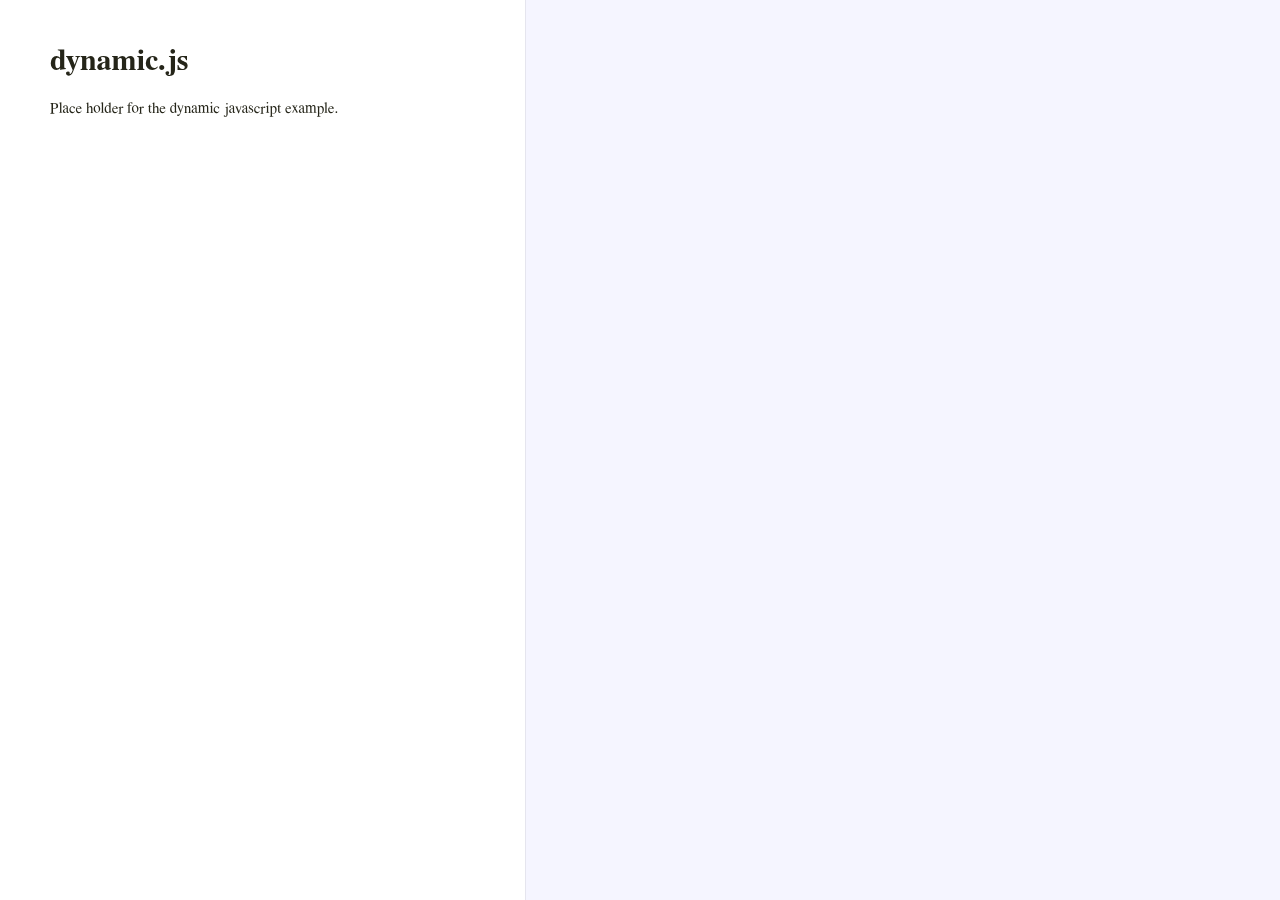
==== docs/dynamic.html @ 345fc834 "Dynamic section prepared" ====
<!DOCTYPE html>  <html> <head>   <title>dynamic.js</title>   <meta http-equiv="content-type" content="text/html; charset=UTF-8">   <link rel="stylesheet" media="all" href="docco.css" /> </head> <body>   <div id="container">     <div id="background"></div>          <table cellpadding="0" cellspacing="0">       <thead>         <tr>           <th class="docs">             <h1>               dynamic.js             </h1>           </th>           <th class="code">           </th>         </tr>       </thead>       <tbody>                               <tr id="section-1">             <td class="docs">               <div class="pilwrap">                 <a class="pilcrow" href="#section-1">&#182;</a>               </div>               <p>Place holder for the dynamic javascript example.</p>             </td>             <td class="code">               <div class="highlight"><pre>

</pre></div>             </td>           </tr>                </tbody>     </table>   </div> </body> </html>
---- docs/docco.css ----
/*--------------------- Layout and Typography ----------------------------*/
body {
  font-family: 'Palatino Linotype', 'Book Antiqua', Palatino, FreeSerif, serif;
  font-size: 15px;
  line-height: 22px;
  color: #252519;
  margin: 0; padding: 0;
}
a {
  color: #261a3b;
}
  a:visited {
    color: #261a3b;
  }
p {
  margin: 0 0 15px 0;
}
h1, h2, h3, h4, h5, h6 {
  margin: 0px 0 15px 0;
}
  h1 {
    margin-top: 40px;
  }
#container {
  position: relative;
}
#background {
  position: fixed;
  top: 0; left: 525px; right: 0; bottom: 0;
  background: #f5f5ff;
  border-left: 1px solid #e5e5ee;
  z-index: -1;
}
#jump_to, #jump_page {
  background: white;
  -webkit-box-shadow: 0 0 25px #777; -moz-box-shadow: 0 0 25px #777;
  -webkit-border-bottom-left-radius: 5px; -moz-border-radius-bottomleft: 5px;
  font: 10px Arial;
  text-transform: uppercase;
  cursor: pointer;
  text-align: right;
}
#jump_to, #jump_wrapper {
  position: fixed;
  right: 0; top: 0;
  padding: 5px 10px;
}
  #jump_wrapper {
    padding: 0;
    display: none;
  }
    #jump_to:hover #jump_wrapper {
      display: block;
    }
    #jump_page {
      padding: 5px 0 3px;
      margin: 0 0 25px 25px;
    }
      #jump_page .source {
        display: block;
        padding: 5px 10px;
        text-decoration: none;
        border-top: 1px solid #eee;
      }
        #jump_page .source:hover {
          background: #f5f5ff;
        }
        #jump_page .source:first-child {
        }
table td {
  border: 0;
  outline: 0;
}
  td.docs, th.docs {
    max-width: 450px;
    min-width: 450px;
    min-height: 5px;
    padding: 10px 25px 1px 50px;
    overflow-x: hidden;
    vertical-align: top;
    text-align: left;
  }
    .docs pre {
      margin: 15px 0 15px;
      padding-left: 15px;
    }
    .docs p tt, .docs p code {
      background: #f8f8ff;
      border: 1px solid #dedede;
      font-size: 12px;
      padding: 0 0.2em;
    }
    .pilwrap {
      position: relative;
    }
      .pilcrow {
        font: 12px Arial;
        text-decoration: none;
        color: #454545;
        position: absolute;
        top: 3px; left: -20px;
        padding: 1px 2px;
        opacity: 0;
        -webkit-transition: opacity 0.2s linear;
      }
        td.docs:hover .pilcrow {
          opacity: 1;
        }
  td.code, th.code {
    padding: 14px 15px 16px 25px;
    width: 100%;
    vertical-align: top;
    background: #f5f5ff;
    border-left: 1px solid #e5e5ee;
  }
    pre, tt, code {
      font-size: 12px; line-height: 18px;
      font-family: Monaco, Consolas, "Lucida Console", monospace;
      margin: 0; padding: 0;
    }


/*---------------------- Syntax Highlighting -----------------------------*/
td.linenos { background-color: #f0f0f0; padding-right: 10px; }
span.lineno { background-color: #f0f0f0; padding: 0 5px 0 5px; }
body .hll { background-color: #ffffcc }
body .c { color: #408080; font-style: italic }  /* Comment */
body .err { border: 1px solid #FF0000 }         /* Error */
body .k { color: #954121 }                      /* Keyword */
body .o { color: #666666 }                      /* Operator */
body .cm { color: #408080; font-style: italic } /* Comment.Multiline */
body .cp { color: #BC7A00 }                     /* Comment.Preproc */
body .c1 { color: #408080; font-style: italic } /* Comment.Single */
body .cs { color: #408080; font-style: italic } /* Comment.Special */
body .gd { color: #A00000 }                     /* Generic.Deleted */
body .ge { font-style: italic }                 /* Generic.Emph */
body .gr { color: #FF0000 }                     /* Generic.Error */
body .gh { color: #000080; font-weight: bold }  /* Generic.Heading */
body .gi { color: #00A000 }                     /* Generic.Inserted */
body .go { color: #808080 }                     /* Generic.Output */
body .gp { color: #000080; font-weight: bold }  /* Generic.Prompt */
body .gs { font-weight: bold }                  /* Generic.Strong */
body .gu { color: #800080; font-weight: bold }  /* Generic.Subheading */
body .gt { color: #0040D0 }                     /* Generic.Traceback */
body .kc { color: #954121 }                     /* Keyword.Constant */
body .kd { color: #954121; font-weight: bold }  /* Keyword.Declaration */
body .kn { color: #954121; font-weight: bold }  /* Keyword.Namespace */
body .kp { color: #954121 }                     /* Keyword.Pseudo */
body .kr { color: #954121; font-weight: bold }  /* Keyword.Reserved */
body .kt { color: #B00040 }                     /* Keyword.Type */
body .m { color: #666666 }                      /* Literal.Number */
body .s { color: #219161 }                      /* Literal.String */
body .na { color: #7D9029 }                     /* Name.Attribute */
body .nb { color: #954121 }                     /* Name.Builtin */
body .nc { color: #0000FF; font-weight: bold }  /* Name.Class */
body .no { color: #880000 }                     /* Name.Constant */
body .nd { color: #AA22FF }                     /* Name.Decorator */
body .ni { color: #999999; font-weight: bold }  /* Name.Entity */
body .ne { color: #D2413A; font-weight: bold }  /* Name.Exception */
body .nf { color: #0000FF }                     /* Name.Function */
body .nl { color: #A0A000 }                     /* Name.Label */
body .nn { color: #0000FF; font-weight: bold }  /* Name.Namespace */
body .nt { color: #954121; font-weight: bold }  /* Name.Tag */
body .nv { color: #19469D }                     /* Name.Variable */
body .ow { color: #AA22FF; font-weight: bold }  /* Operator.Word */
body .w { color: #bbbbbb }                      /* Text.Whitespace */
body .mf { color: #666666 }                     /* Literal.Number.Float */
body .mh { color: #666666 }                     /* Literal.Number.Hex */
body .mi { color: #666666 }                     /* Literal.Number.Integer */
body .mo { color: #666666 }                     /* Literal.Number.Oct */
body .sb { color: #219161 }                     /* Literal.String.Backtick */
body .sc { color: #219161 }                     /* Literal.String.Char */
body .sd { color: #219161; font-style: italic } /* Literal.String.Doc */
body .s2 { color: #219161 }                     /* Literal.String.Double */
body .se { color: #BB6622; font-weight: bold }  /* Literal.String.Escape */
body .sh { color: #219161 }                     /* Literal.String.Heredoc */
body .si { color: #BB6688; font-weight: bold }  /* Literal.String.Interpol */
body .sx { color: #954121 }                     /* Literal.String.Other */
body .sr { color: #BB6688 }                     /* Literal.String.Regex */
body .s1 { color: #219161 }                     /* Literal.String.Single */
body .ss { color: #19469D }                     /* Literal.String.Symbol */
body .bp { color: #954121 }                     /* Name.Builtin.Pseudo */
body .vc { color: #19469D }                     /* Name.Variable.Class */
body .vg { color: #19469D }                     /* Name.Variable.Global */
body .vi { color: #19469D }                     /* Name.Variable.Instance */
body .il { color: #666666 }                     /* Literal.Number.Integer.Long */
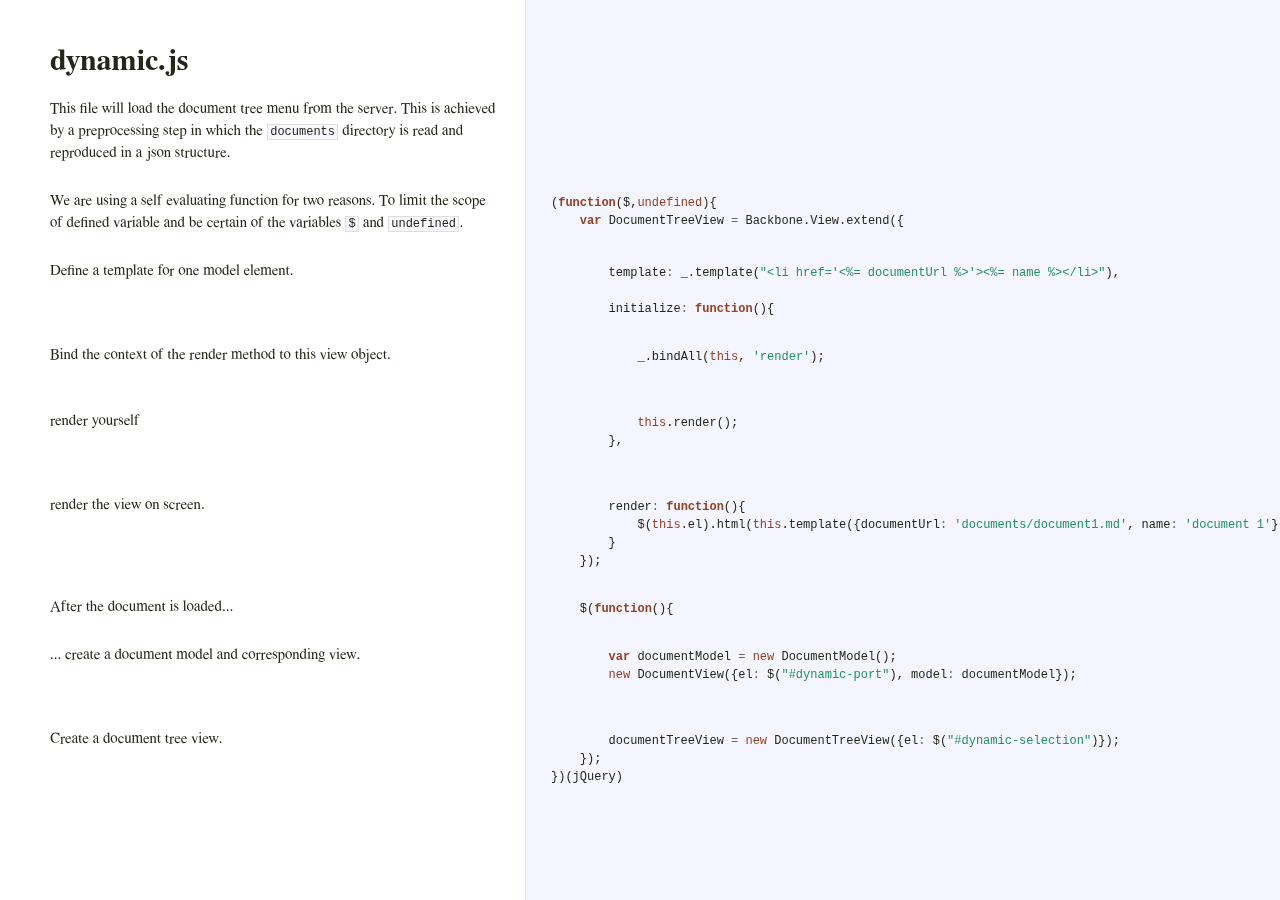
==== commit 164bf0c9: "Template used" ====
--- a/docs/dynamic.html
+++ b/docs/dynamic.html
@@ -1,3 +1,19 @@
-<!DOCTYPE html>  <html> <head>   <title>dynamic.js</title>   <meta http-equiv="content-type" content="text/html; charset=UTF-8">   <link rel="stylesheet" media="all" href="docco.css" /> </head> <body>   <div id="container">     <div id="background"></div>          <table cellpadding="0" cellspacing="0">       <thead>         <tr>           <th class="docs">             <h1>               dynamic.js             </h1>           </th>           <th class="code">           </th>         </tr>       </thead>       <tbody>                               <tr id="section-1">             <td class="docs">               <div class="pilwrap">                 <a class="pilcrow" href="#section-1">&#182;</a>               </div>               <p>Place holder for the dynamic javascript example.</p>             </td>             <td class="code">               <div class="highlight"><pre>
+<!DOCTYPE html>  <html> <head>   <title>dynamic.js</title>   <meta http-equiv="content-type" content="text/html; charset=UTF-8">   <link rel="stylesheet" media="all" href="docco.css" /> </head> <body>   <div id="container">     <div id="background"></div>          <table cellpadding="0" cellspacing="0">       <thead>         <tr>           <th class="docs">             <h1>               dynamic.js             </h1>           </th>           <th class="code">           </th>         </tr>       </thead>       <tbody>                               <tr id="section-1">             <td class="docs">               <div class="pilwrap">                 <a class="pilcrow" href="#section-1">&#182;</a>               </div>               <p>This file will load the document tree menu from the server.
+This is achieved by a preprocessing step in which the <code>documents</code> directory is
+read and reproduced in a json structure.</p>             </td>             <td class="code">               <div class="highlight"><pre></pre></div>             </td>           </tr>                               <tr id="section-2">             <td class="docs">               <div class="pilwrap">                 <a class="pilcrow" href="#section-2">&#182;</a>               </div>               <p>We are using a self evaluating function for two reasons. To limit the scope of
+defined variable and be certain of the variables <code>$</code> and <code>undefined</code>.</p>             </td>             <td class="code">               <div class="highlight"><pre><span class="p">(</span><span class="kd">function</span><span class="p">(</span><span class="nx">$</span><span class="p">,</span><span class="kc">undefined</span><span class="p">){</span>
+    <span class="kd">var</span> <span class="nx">DocumentTreeView</span> <span class="o">=</span> <span class="nx">Backbone</span><span class="p">.</span><span class="nx">View</span><span class="p">.</span><span class="nx">extend</span><span class="p">({</span></pre></div>             </td>           </tr>                               <tr id="section-3">             <td class="docs">               <div class="pilwrap">                 <a class="pilcrow" href="#section-3">&#182;</a>               </div>               <p>Define a template for one model element.</p>             </td>             <td class="code">               <div class="highlight"><pre>	<span class="nx">template</span><span class="o">:</span> <span class="nx">_</span><span class="p">.</span><span class="nx">template</span><span class="p">(</span><span class="s2">&quot;&lt;li href=&#39;&lt;%= documentUrl %&gt;&#39;&gt;&lt;%= name %&gt;&lt;/li&gt;&quot;</span><span class="p">),</span>
+
+	<span class="nx">initialize</span><span class="o">:</span> <span class="kd">function</span><span class="p">(){</span></pre></div>             </td>           </tr>                               <tr id="section-4">             <td class="docs">               <div class="pilwrap">                 <a class="pilcrow" href="#section-4">&#182;</a>               </div>               <p>Bind the context of the render method to this view object.</p>             </td>             <td class="code">               <div class="highlight"><pre>	    <span class="nx">_</span><span class="p">.</span><span class="nx">bindAll</span><span class="p">(</span><span class="k">this</span><span class="p">,</span> <span class="s1">&#39;render&#39;</span><span class="p">);</span>
+	    </pre></div>             </td>           </tr>                               <tr id="section-5">             <td class="docs">               <div class="pilwrap">                 <a class="pilcrow" href="#section-5">&#182;</a>               </div>               <p>render yourself</p>             </td>             <td class="code">               <div class="highlight"><pre>	    <span class="k">this</span><span class="p">.</span><span class="nx">render</span><span class="p">();</span>
+	<span class="p">},</span>
+	</pre></div>             </td>           </tr>                               <tr id="section-6">             <td class="docs">               <div class="pilwrap">                 <a class="pilcrow" href="#section-6">&#182;</a>               </div>               <p>render the view on screen.</p>             </td>             <td class="code">               <div class="highlight"><pre>	<span class="nx">render</span><span class="o">:</span> <span class="kd">function</span><span class="p">(){</span>
+	    <span class="nx">$</span><span class="p">(</span><span class="k">this</span><span class="p">.</span><span class="nx">el</span><span class="p">).</span><span class="nx">html</span><span class="p">(</span><span class="k">this</span><span class="p">.</span><span class="nx">template</span><span class="p">({</span><span class="nx">documentUrl</span><span class="o">:</span> <span class="s1">&#39;documents/document1.md&#39;</span><span class="p">,</span> <span class="nx">name</span><span class="o">:</span> <span class="s1">&#39;document 1&#39;</span><span class="p">}));</span>
+	<span class="p">}</span>
+    <span class="p">});</span></pre></div>             </td>           </tr>                               <tr id="section-7">             <td class="docs">               <div class="pilwrap">                 <a class="pilcrow" href="#section-7">&#182;</a>               </div>               <p>After the document is loaded...</p>             </td>             <td class="code">               <div class="highlight"><pre>    <span class="nx">$</span><span class="p">(</span><span class="kd">function</span><span class="p">(){</span></pre></div>             </td>           </tr>                               <tr id="section-8">             <td class="docs">               <div class="pilwrap">                 <a class="pilcrow" href="#section-8">&#182;</a>               </div>               <p>... create a document model and corresponding view.</p>             </td>             <td class="code">               <div class="highlight"><pre>	<span class="kd">var</span> <span class="nx">documentModel</span> <span class="o">=</span> <span class="k">new</span> <span class="nx">DocumentModel</span><span class="p">();</span>
+	<span class="k">new</span> <span class="nx">DocumentView</span><span class="p">({</span><span class="nx">el</span><span class="o">:</span> <span class="nx">$</span><span class="p">(</span><span class="s2">&quot;#dynamic-port&quot;</span><span class="p">),</span> <span class="nx">model</span><span class="o">:</span> <span class="nx">documentModel</span><span class="p">});</span>
+	</pre></div>             </td>           </tr>                               <tr id="section-9">             <td class="docs">               <div class="pilwrap">                 <a class="pilcrow" href="#section-9">&#182;</a>               </div>               <p>Create a document tree view.</p>             </td>             <td class="code">               <div class="highlight"><pre>	<span class="nx">documentTreeView</span> <span class="o">=</span> <span class="k">new</span> <span class="nx">DocumentTreeView</span><span class="p">({</span><span class="nx">el</span><span class="o">:</span> <span class="nx">$</span><span class="p">(</span><span class="s2">&quot;#dynamic-selection&quot;</span><span class="p">)});</span>
+    <span class="p">});</span>
+<span class="p">})(</span><span class="nx">jQuery</span><span class="p">)</span>
 
 </pre></div>             </td>           </tr>                </tbody>     </table>   </div> </body> </html> 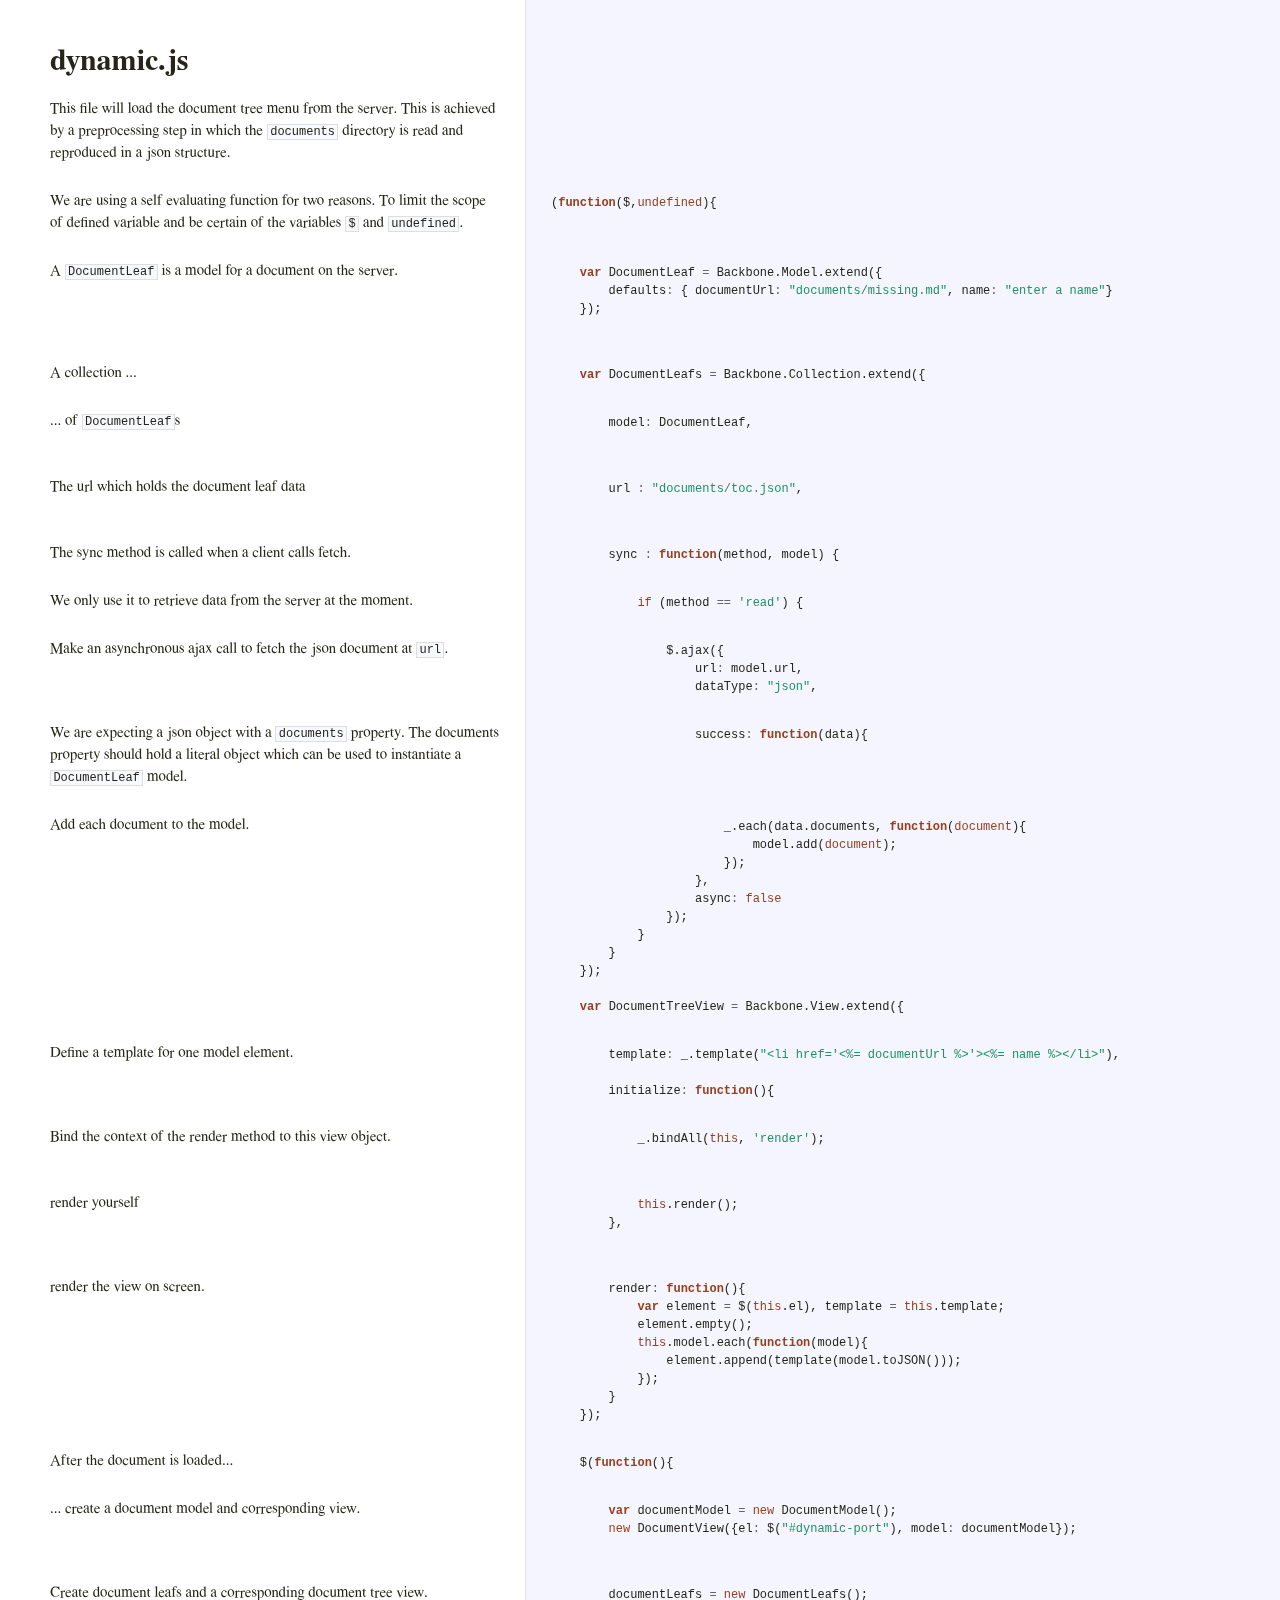
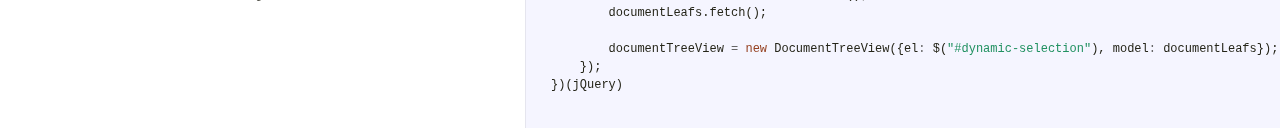
==== commit 38aad78c: "DocumentLeafs fetched" ====
--- a/docs/dynamic.html
+++ b/docs/dynamic.html
@@ -1,18 +1,43 @@
 <!DOCTYPE html>  <html> <head>   <title>dynamic.js</title>   <meta http-equiv="content-type" content="text/html; charset=UTF-8">   <link rel="stylesheet" media="all" href="docco.css" /> </head> <body>   <div id="container">     <div id="background"></div>          <table cellpadding="0" cellspacing="0">       <thead>         <tr>           <th class="docs">             <h1>               dynamic.js             </h1>           </th>           <th class="code">           </th>         </tr>       </thead>       <tbody>                               <tr id="section-1">             <td class="docs">               <div class="pilwrap">                 <a class="pilcrow" href="#section-1">&#182;</a>               </div>               <p>This file will load the document tree menu from the server.
 This is achieved by a preprocessing step in which the <code>documents</code> directory is
 read and reproduced in a json structure.</p>             </td>             <td class="code">               <div class="highlight"><pre></pre></div>             </td>           </tr>                               <tr id="section-2">             <td class="docs">               <div class="pilwrap">                 <a class="pilcrow" href="#section-2">&#182;</a>               </div>               <p>We are using a self evaluating function for two reasons. To limit the scope of
-defined variable and be certain of the variables <code>$</code> and <code>undefined</code>.</p>             </td>             <td class="code">               <div class="highlight"><pre><span class="p">(</span><span class="kd">function</span><span class="p">(</span><span class="nx">$</span><span class="p">,</span><span class="kc">undefined</span><span class="p">){</span>
-    <span class="kd">var</span> <span class="nx">DocumentTreeView</span> <span class="o">=</span> <span class="nx">Backbone</span><span class="p">.</span><span class="nx">View</span><span class="p">.</span><span class="nx">extend</span><span class="p">({</span></pre></div>             </td>           </tr>                               <tr id="section-3">             <td class="docs">               <div class="pilwrap">                 <a class="pilcrow" href="#section-3">&#182;</a>               </div>               <p>Define a template for one model element.</p>             </td>             <td class="code">               <div class="highlight"><pre>	<span class="nx">template</span><span class="o">:</span> <span class="nx">_</span><span class="p">.</span><span class="nx">template</span><span class="p">(</span><span class="s2">&quot;&lt;li href=&#39;&lt;%= documentUrl %&gt;&#39;&gt;&lt;%= name %&gt;&lt;/li&gt;&quot;</span><span class="p">),</span>
+defined variable and be certain of the variables <code>$</code> and <code>undefined</code>.</p>             </td>             <td class="code">               <div class="highlight"><pre><span class="p">(</span><span class="kd">function</span><span class="p">(</span><span class="nx">$</span><span class="p">,</span><span class="kc">undefined</span><span class="p">){</span></pre></div>             </td>           </tr>                               <tr id="section-3">             <td class="docs">               <div class="pilwrap">                 <a class="pilcrow" href="#section-3">&#182;</a>               </div>               <p>A <code>DocumentLeaf</code> is a model for a document on the server.</p>             </td>             <td class="code">               <div class="highlight"><pre>    <span class="kd">var</span> <span class="nx">DocumentLeaf</span> <span class="o">=</span> <span class="nx">Backbone</span><span class="p">.</span><span class="nx">Model</span><span class="p">.</span><span class="nx">extend</span><span class="p">({</span>
+	<span class="nx">defaults</span><span class="o">:</span> <span class="p">{</span> <span class="nx">documentUrl</span><span class="o">:</span> <span class="s2">&quot;documents/missing.md&quot;</span><span class="p">,</span> <span class="nx">name</span><span class="o">:</span> <span class="s2">&quot;enter a name&quot;</span><span class="p">}</span>
+    <span class="p">});</span>
+    </pre></div>             </td>           </tr>                               <tr id="section-4">             <td class="docs">               <div class="pilwrap">                 <a class="pilcrow" href="#section-4">&#182;</a>               </div>               <p>A collection ...</p>             </td>             <td class="code">               <div class="highlight"><pre>    <span class="kd">var</span> <span class="nx">DocumentLeafs</span> <span class="o">=</span> <span class="nx">Backbone</span><span class="p">.</span><span class="nx">Collection</span><span class="p">.</span><span class="nx">extend</span><span class="p">({</span></pre></div>             </td>           </tr>                               <tr id="section-5">             <td class="docs">               <div class="pilwrap">                 <a class="pilcrow" href="#section-5">&#182;</a>               </div>               <p>... of <code>DocumentLeaf</code>s</p>             </td>             <td class="code">               <div class="highlight"><pre>	<span class="nx">model</span><span class="o">:</span> <span class="nx">DocumentLeaf</span><span class="p">,</span>
+	</pre></div>             </td>           </tr>                               <tr id="section-6">             <td class="docs">               <div class="pilwrap">                 <a class="pilcrow" href="#section-6">&#182;</a>               </div>               <p>The url which holds the document leaf data</p>             </td>             <td class="code">               <div class="highlight"><pre>	<span class="nx">url</span> <span class="o">:</span> <span class="s2">&quot;documents/toc.json&quot;</span><span class="p">,</span>
+	</pre></div>             </td>           </tr>                               <tr id="section-7">             <td class="docs">               <div class="pilwrap">                 <a class="pilcrow" href="#section-7">&#182;</a>               </div>               <p>The sync method is called when a client calls fetch.</p>             </td>             <td class="code">               <div class="highlight"><pre>	<span class="nx">sync</span> <span class="o">:</span> <span class="kd">function</span><span class="p">(</span><span class="nx">method</span><span class="p">,</span> <span class="nx">model</span><span class="p">)</span> <span class="p">{</span></pre></div>             </td>           </tr>                               <tr id="section-8">             <td class="docs">               <div class="pilwrap">                 <a class="pilcrow" href="#section-8">&#182;</a>               </div>               <p>We only use it to retrieve data from the server at the moment.</p>             </td>             <td class="code">               <div class="highlight"><pre>	    <span class="k">if</span> <span class="p">(</span><span class="nx">method</span> <span class="o">==</span> <span class="s1">&#39;read&#39;</span><span class="p">)</span> <span class="p">{</span></pre></div>             </td>           </tr>                               <tr id="section-9">             <td class="docs">               <div class="pilwrap">                 <a class="pilcrow" href="#section-9">&#182;</a>               </div>               <p>Make an asynchronous ajax call to fetch the json document at <code>url</code>.</p>             </td>             <td class="code">               <div class="highlight"><pre>		<span class="nx">$</span><span class="p">.</span><span class="nx">ajax</span><span class="p">({</span>
+		    <span class="nx">url</span><span class="o">:</span> <span class="nx">model</span><span class="p">.</span><span class="nx">url</span><span class="p">,</span>
+		    <span class="nx">dataType</span><span class="o">:</span> <span class="s2">&quot;json&quot;</span><span class="p">,</span></pre></div>             </td>           </tr>                               <tr id="section-10">             <td class="docs">               <div class="pilwrap">                 <a class="pilcrow" href="#section-10">&#182;</a>               </div>               <p>We are expecting a json object with a <code>documents</code> property.
+The documents property should hold a literal object which can be used
+to instantiate a <code>DocumentLeaf</code> model.</p>             </td>             <td class="code">               <div class="highlight"><pre>		    <span class="nx">success</span><span class="o">:</span> <span class="kd">function</span><span class="p">(</span><span class="nx">data</span><span class="p">){</span></pre></div>             </td>           </tr>                               <tr id="section-11">             <td class="docs">               <div class="pilwrap">                 <a class="pilcrow" href="#section-11">&#182;</a>               </div>               <p>Add each document to the model.</p>             </td>             <td class="code">               <div class="highlight"><pre>			<span class="nx">_</span><span class="p">.</span><span class="nx">each</span><span class="p">(</span><span class="nx">data</span><span class="p">.</span><span class="nx">documents</span><span class="p">,</span> <span class="kd">function</span><span class="p">(</span><span class="nb">document</span><span class="p">){</span>
+			    <span class="nx">model</span><span class="p">.</span><span class="nx">add</span><span class="p">(</span><span class="nb">document</span><span class="p">);</span>
+			<span class="p">});</span>
+		    <span class="p">},</span>
+		    <span class="nx">async</span><span class="o">:</span> <span class="kc">false</span>
+		<span class="p">});</span>
+	    <span class="p">}</span>
+	<span class="p">}</span>
+    <span class="p">});</span>   
 
-	<span class="nx">initialize</span><span class="o">:</span> <span class="kd">function</span><span class="p">(){</span></pre></div>             </td>           </tr>                               <tr id="section-4">             <td class="docs">               <div class="pilwrap">                 <a class="pilcrow" href="#section-4">&#182;</a>               </div>               <p>Bind the context of the render method to this view object.</p>             </td>             <td class="code">               <div class="highlight"><pre>	    <span class="nx">_</span><span class="p">.</span><span class="nx">bindAll</span><span class="p">(</span><span class="k">this</span><span class="p">,</span> <span class="s1">&#39;render&#39;</span><span class="p">);</span>
-	    </pre></div>             </td>           </tr>                               <tr id="section-5">             <td class="docs">               <div class="pilwrap">                 <a class="pilcrow" href="#section-5">&#182;</a>               </div>               <p>render yourself</p>             </td>             <td class="code">               <div class="highlight"><pre>	    <span class="k">this</span><span class="p">.</span><span class="nx">render</span><span class="p">();</span>
+    <span class="kd">var</span> <span class="nx">DocumentTreeView</span> <span class="o">=</span> <span class="nx">Backbone</span><span class="p">.</span><span class="nx">View</span><span class="p">.</span><span class="nx">extend</span><span class="p">({</span></pre></div>             </td>           </tr>                               <tr id="section-12">             <td class="docs">               <div class="pilwrap">                 <a class="pilcrow" href="#section-12">&#182;</a>               </div>               <p>Define a template for one model element.</p>             </td>             <td class="code">               <div class="highlight"><pre>	<span class="nx">template</span><span class="o">:</span> <span class="nx">_</span><span class="p">.</span><span class="nx">template</span><span class="p">(</span><span class="s2">&quot;&lt;li href=&#39;&lt;%= documentUrl %&gt;&#39;&gt;&lt;%= name %&gt;&lt;/li&gt;&quot;</span><span class="p">),</span>
+
+	<span class="nx">initialize</span><span class="o">:</span> <span class="kd">function</span><span class="p">(){</span></pre></div>             </td>           </tr>                               <tr id="section-13">             <td class="docs">               <div class="pilwrap">                 <a class="pilcrow" href="#section-13">&#182;</a>               </div>               <p>Bind the context of the render method to this view object.</p>             </td>             <td class="code">               <div class="highlight"><pre>	    <span class="nx">_</span><span class="p">.</span><span class="nx">bindAll</span><span class="p">(</span><span class="k">this</span><span class="p">,</span> <span class="s1">&#39;render&#39;</span><span class="p">);</span>
+	    </pre></div>             </td>           </tr>                               <tr id="section-14">             <td class="docs">               <div class="pilwrap">                 <a class="pilcrow" href="#section-14">&#182;</a>               </div>               <p>render yourself</p>             </td>             <td class="code">               <div class="highlight"><pre>	    <span class="k">this</span><span class="p">.</span><span class="nx">render</span><span class="p">();</span>
 	<span class="p">},</span>
-	</pre></div>             </td>           </tr>                               <tr id="section-6">             <td class="docs">               <div class="pilwrap">                 <a class="pilcrow" href="#section-6">&#182;</a>               </div>               <p>render the view on screen.</p>             </td>             <td class="code">               <div class="highlight"><pre>	<span class="nx">render</span><span class="o">:</span> <span class="kd">function</span><span class="p">(){</span>
-	    <span class="nx">$</span><span class="p">(</span><span class="k">this</span><span class="p">.</span><span class="nx">el</span><span class="p">).</span><span class="nx">html</span><span class="p">(</span><span class="k">this</span><span class="p">.</span><span class="nx">template</span><span class="p">({</span><span class="nx">documentUrl</span><span class="o">:</span> <span class="s1">&#39;documents/document1.md&#39;</span><span class="p">,</span> <span class="nx">name</span><span class="o">:</span> <span class="s1">&#39;document 1&#39;</span><span class="p">}));</span>
+	</pre></div>             </td>           </tr>                               <tr id="section-15">             <td class="docs">               <div class="pilwrap">                 <a class="pilcrow" href="#section-15">&#182;</a>               </div>               <p>render the view on screen.</p>             </td>             <td class="code">               <div class="highlight"><pre>	<span class="nx">render</span><span class="o">:</span> <span class="kd">function</span><span class="p">(){</span>
+	    <span class="kd">var</span> <span class="nx">element</span> <span class="o">=</span> <span class="nx">$</span><span class="p">(</span><span class="k">this</span><span class="p">.</span><span class="nx">el</span><span class="p">),</span> <span class="nx">template</span> <span class="o">=</span> <span class="k">this</span><span class="p">.</span><span class="nx">template</span><span class="p">;</span>
+	    <span class="nx">element</span><span class="p">.</span><span class="nx">empty</span><span class="p">();</span>
+	    <span class="k">this</span><span class="p">.</span><span class="nx">model</span><span class="p">.</span><span class="nx">each</span><span class="p">(</span><span class="kd">function</span><span class="p">(</span><span class="nx">model</span><span class="p">){</span>
+		<span class="nx">element</span><span class="p">.</span><span class="nx">append</span><span class="p">(</span><span class="nx">template</span><span class="p">(</span><span class="nx">model</span><span class="p">.</span><span class="nx">toJSON</span><span class="p">()));</span>
+	    <span class="p">});</span>
 	<span class="p">}</span>
-    <span class="p">});</span></pre></div>             </td>           </tr>                               <tr id="section-7">             <td class="docs">               <div class="pilwrap">                 <a class="pilcrow" href="#section-7">&#182;</a>               </div>               <p>After the document is loaded...</p>             </td>             <td class="code">               <div class="highlight"><pre>    <span class="nx">$</span><span class="p">(</span><span class="kd">function</span><span class="p">(){</span></pre></div>             </td>           </tr>                               <tr id="section-8">             <td class="docs">               <div class="pilwrap">                 <a class="pilcrow" href="#section-8">&#182;</a>               </div>               <p>... create a document model and corresponding view.</p>             </td>             <td class="code">               <div class="highlight"><pre>	<span class="kd">var</span> <span class="nx">documentModel</span> <span class="o">=</span> <span class="k">new</span> <span class="nx">DocumentModel</span><span class="p">();</span>
+    <span class="p">});</span></pre></div>             </td>           </tr>                               <tr id="section-16">             <td class="docs">               <div class="pilwrap">                 <a class="pilcrow" href="#section-16">&#182;</a>               </div>               <p>After the document is loaded...</p>             </td>             <td class="code">               <div class="highlight"><pre>    <span class="nx">$</span><span class="p">(</span><span class="kd">function</span><span class="p">(){</span></pre></div>             </td>           </tr>                               <tr id="section-17">             <td class="docs">               <div class="pilwrap">                 <a class="pilcrow" href="#section-17">&#182;</a>               </div>               <p>... create a document model and corresponding view.</p>             </td>             <td class="code">               <div class="highlight"><pre>	<span class="kd">var</span> <span class="nx">documentModel</span> <span class="o">=</span> <span class="k">new</span> <span class="nx">DocumentModel</span><span class="p">();</span>
 	<span class="k">new</span> <span class="nx">DocumentView</span><span class="p">({</span><span class="nx">el</span><span class="o">:</span> <span class="nx">$</span><span class="p">(</span><span class="s2">&quot;#dynamic-port&quot;</span><span class="p">),</span> <span class="nx">model</span><span class="o">:</span> <span class="nx">documentModel</span><span class="p">});</span>
-	</pre></div>             </td>           </tr>                               <tr id="section-9">             <td class="docs">               <div class="pilwrap">                 <a class="pilcrow" href="#section-9">&#182;</a>               </div>               <p>Create a document tree view.</p>             </td>             <td class="code">               <div class="highlight"><pre>	<span class="nx">documentTreeView</span> <span class="o">=</span> <span class="k">new</span> <span class="nx">DocumentTreeView</span><span class="p">({</span><span class="nx">el</span><span class="o">:</span> <span class="nx">$</span><span class="p">(</span><span class="s2">&quot;#dynamic-selection&quot;</span><span class="p">)});</span>
+	</pre></div>             </td>           </tr>                               <tr id="section-18">             <td class="docs">               <div class="pilwrap">                 <a class="pilcrow" href="#section-18">&#182;</a>               </div>               <p>Create document leafs and a corresponding document tree view.</p>             </td>             <td class="code">               <div class="highlight"><pre>	<span class="nx">documentLeafs</span> <span class="o">=</span> <span class="k">new</span> <span class="nx">DocumentLeafs</span><span class="p">();</span>
+	<span class="nx">documentLeafs</span><span class="p">.</span><span class="nx">fetch</span><span class="p">();</span>
+
+	<span class="nx">documentTreeView</span> <span class="o">=</span> <span class="k">new</span> <span class="nx">DocumentTreeView</span><span class="p">({</span><span class="nx">el</span><span class="o">:</span> <span class="nx">$</span><span class="p">(</span><span class="s2">&quot;#dynamic-selection&quot;</span><span class="p">),</span> <span class="nx">model</span><span class="o">:</span> <span class="nx">documentLeafs</span><span class="p">});</span>
     <span class="p">});</span>
 <span class="p">})(</span><span class="nx">jQuery</span><span class="p">)</span>
 
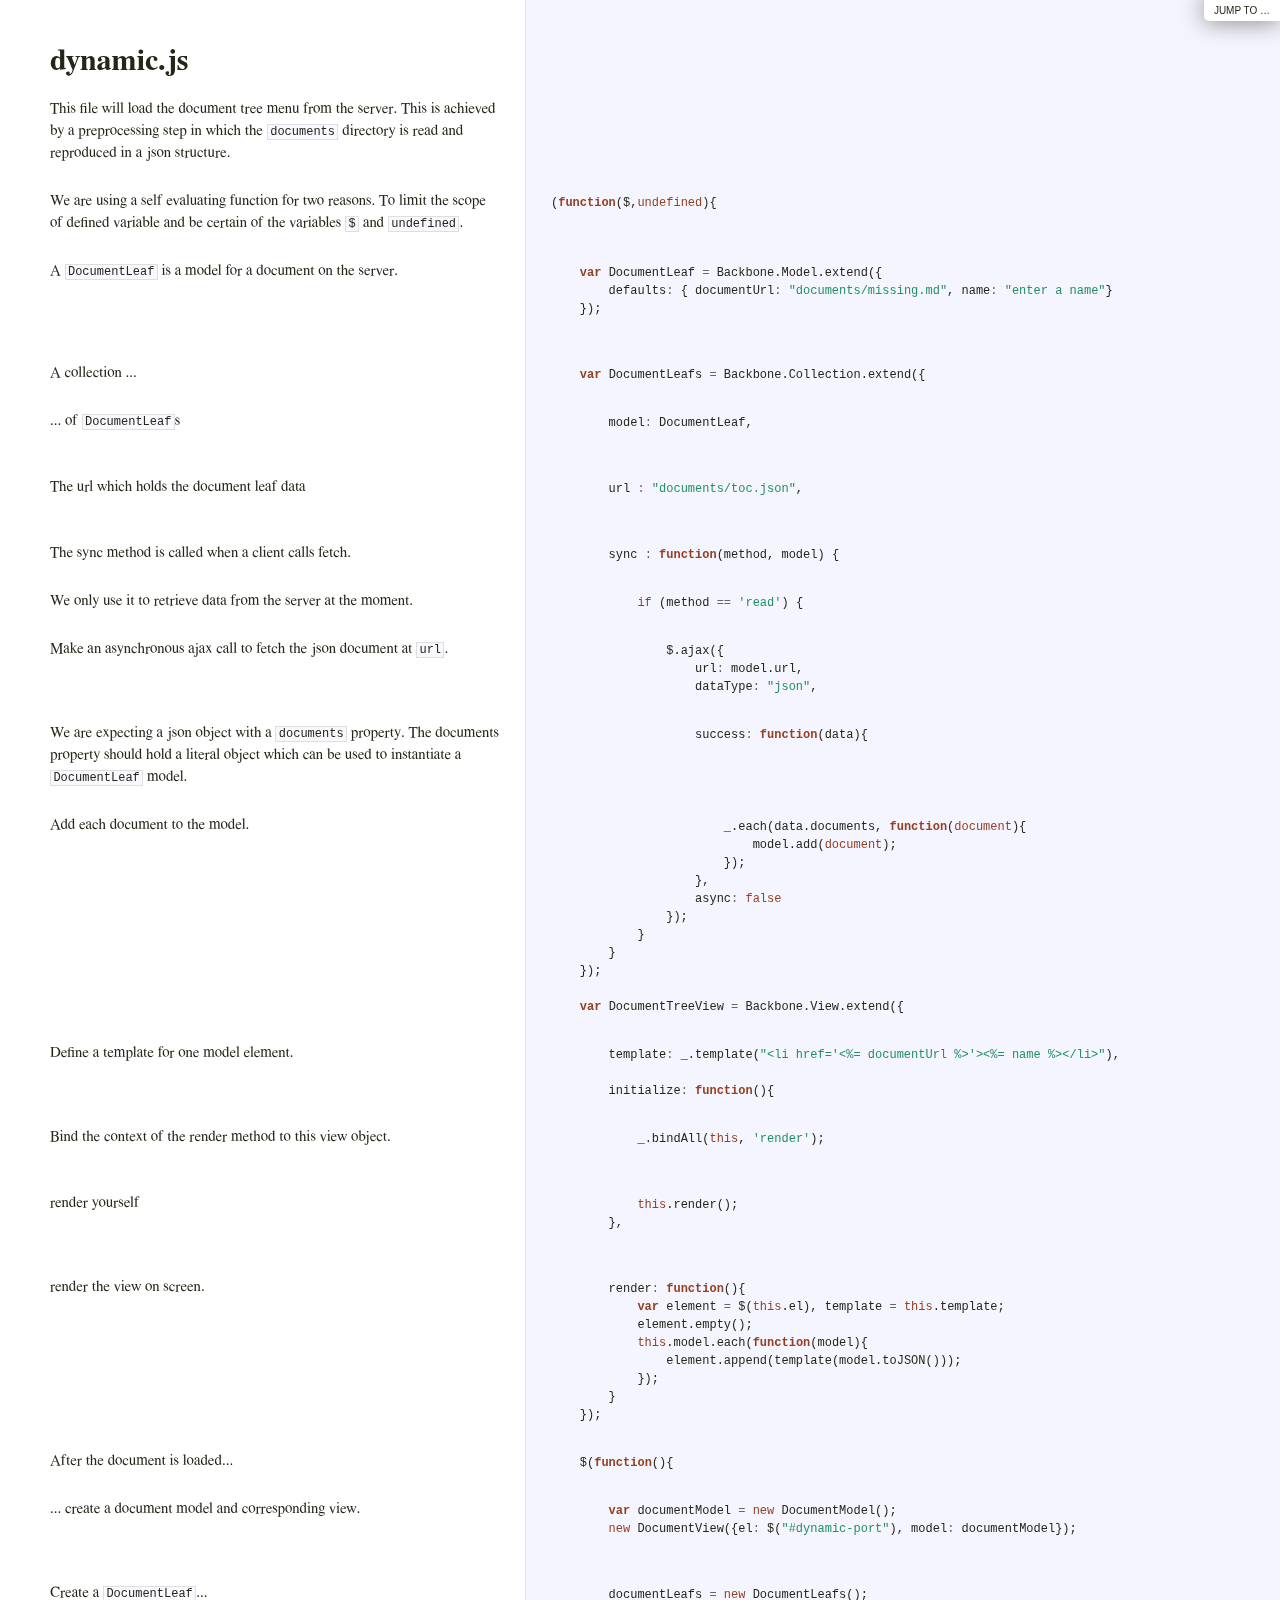
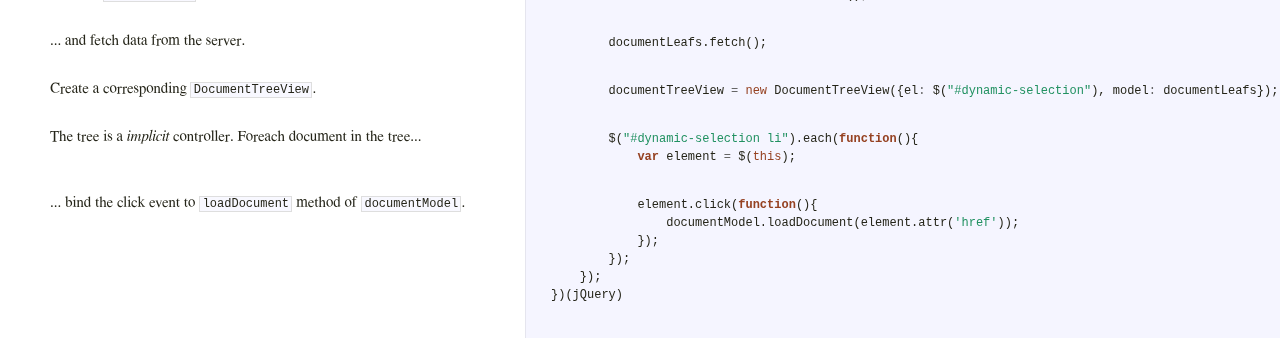
==== commit a0de6fa8: "Docco Task added" ====
--- a/docs/dynamic.html
+++ b/docs/dynamic.html
@@ -1,4 +1,4 @@
-<!DOCTYPE html>  <html> <head>   <title>dynamic.js</title>   <meta http-equiv="content-type" content="text/html; charset=UTF-8">   <link rel="stylesheet" media="all" href="docco.css" /> </head> <body>   <div id="container">     <div id="background"></div>          <table cellpadding="0" cellspacing="0">       <thead>         <tr>           <th class="docs">             <h1>               dynamic.js             </h1>           </th>           <th class="code">           </th>         </tr>       </thead>       <tbody>                               <tr id="section-1">             <td class="docs">               <div class="pilwrap">                 <a class="pilcrow" href="#section-1">&#182;</a>               </div>               <p>This file will load the document tree menu from the server.
+<!DOCTYPE html>  <html> <head>   <title>dynamic.js</title>   <meta http-equiv="content-type" content="text/html; charset=UTF-8">   <link rel="stylesheet" media="all" href="docco.css" /> </head> <body>   <div id="container">     <div id="background"></div>            <div id="jump_to">         Jump To &hellip;         <div id="jump_wrapper">           <div id="jump_page">                                           <a class="source" href="dynamic.html">                 dynamic.js               </a>                                           <a class="source" href="loading.html">                 loading.js               </a>                                           <a class="source" href="markdown.html">                 markdown.js               </a>                                           <a class="source" href="mvc.html">                 mvc.js               </a>                                           <a class="source" href="navigation.html">                 navigation.js               </a>                                           <a class="source" href="nospoon.html">                 nospoon.js               </a>                        </div>         </div>       </div>          <table cellpadding="0" cellspacing="0">       <thead>         <tr>           <th class="docs">             <h1>               dynamic.js             </h1>           </th>           <th class="code">           </th>         </tr>       </thead>       <tbody>                               <tr id="section-1">             <td class="docs">               <div class="pilwrap">                 <a class="pilcrow" href="#section-1">&#182;</a>               </div>               <p>This file will load the document tree menu from the server.
 This is achieved by a preprocessing step in which the <code>documents</code> directory is
 read and reproduced in a json structure.</p>             </td>             <td class="code">               <div class="highlight"><pre></pre></div>             </td>           </tr>                               <tr id="section-2">             <td class="docs">               <div class="pilwrap">                 <a class="pilcrow" href="#section-2">&#182;</a>               </div>               <p>We are using a self evaluating function for two reasons. To limit the scope of
 defined variable and be certain of the variables <code>$</code> and <code>undefined</code>.</p>             </td>             <td class="code">               <div class="highlight"><pre><span class="p">(</span><span class="kd">function</span><span class="p">(</span><span class="nx">$</span><span class="p">,</span><span class="kc">undefined</span><span class="p">){</span></pre></div>             </td>           </tr>                               <tr id="section-3">             <td class="docs">               <div class="pilwrap">                 <a class="pilcrow" href="#section-3">&#182;</a>               </div>               <p>A <code>DocumentLeaf</code> is a model for a document on the server.</p>             </td>             <td class="code">               <div class="highlight"><pre>    <span class="kd">var</span> <span class="nx">DocumentLeaf</span> <span class="o">=</span> <span class="nx">Backbone</span><span class="p">.</span><span class="nx">Model</span><span class="p">.</span><span class="nx">extend</span><span class="p">({</span>
@@ -34,10 +34,13 @@
 	<span class="p">}</span>
     <span class="p">});</span></pre></div>             </td>           </tr>                               <tr id="section-16">             <td class="docs">               <div class="pilwrap">                 <a class="pilcrow" href="#section-16">&#182;</a>               </div>               <p>After the document is loaded...</p>             </td>             <td class="code">               <div class="highlight"><pre>    <span class="nx">$</span><span class="p">(</span><span class="kd">function</span><span class="p">(){</span></pre></div>             </td>           </tr>                               <tr id="section-17">             <td class="docs">               <div class="pilwrap">                 <a class="pilcrow" href="#section-17">&#182;</a>               </div>               <p>... create a document model and corresponding view.</p>             </td>             <td class="code">               <div class="highlight"><pre>	<span class="kd">var</span> <span class="nx">documentModel</span> <span class="o">=</span> <span class="k">new</span> <span class="nx">DocumentModel</span><span class="p">();</span>
 	<span class="k">new</span> <span class="nx">DocumentView</span><span class="p">({</span><span class="nx">el</span><span class="o">:</span> <span class="nx">$</span><span class="p">(</span><span class="s2">&quot;#dynamic-port&quot;</span><span class="p">),</span> <span class="nx">model</span><span class="o">:</span> <span class="nx">documentModel</span><span class="p">});</span>
-	</pre></div>             </td>           </tr>                               <tr id="section-18">             <td class="docs">               <div class="pilwrap">                 <a class="pilcrow" href="#section-18">&#182;</a>               </div>               <p>Create document leafs and a corresponding document tree view.</p>             </td>             <td class="code">               <div class="highlight"><pre>	<span class="nx">documentLeafs</span> <span class="o">=</span> <span class="k">new</span> <span class="nx">DocumentLeafs</span><span class="p">();</span>
-	<span class="nx">documentLeafs</span><span class="p">.</span><span class="nx">fetch</span><span class="p">();</span>
-
-	<span class="nx">documentTreeView</span> <span class="o">=</span> <span class="k">new</span> <span class="nx">DocumentTreeView</span><span class="p">({</span><span class="nx">el</span><span class="o">:</span> <span class="nx">$</span><span class="p">(</span><span class="s2">&quot;#dynamic-selection&quot;</span><span class="p">),</span> <span class="nx">model</span><span class="o">:</span> <span class="nx">documentLeafs</span><span class="p">});</span>
+	</pre></div>             </td>           </tr>                               <tr id="section-18">             <td class="docs">               <div class="pilwrap">                 <a class="pilcrow" href="#section-18">&#182;</a>               </div>               <p>Create a <code>DocumentLeaf</code>...</p>             </td>             <td class="code">               <div class="highlight"><pre>	<span class="nx">documentLeafs</span> <span class="o">=</span> <span class="k">new</span> <span class="nx">DocumentLeafs</span><span class="p">();</span></pre></div>             </td>           </tr>                               <tr id="section-19">             <td class="docs">               <div class="pilwrap">                 <a class="pilcrow" href="#section-19">&#182;</a>               </div>               <p>... and fetch data from the server.</p>             </td>             <td class="code">               <div class="highlight"><pre>	<span class="nx">documentLeafs</span><span class="p">.</span><span class="nx">fetch</span><span class="p">();</span></pre></div>             </td>           </tr>                               <tr id="section-20">             <td class="docs">               <div class="pilwrap">                 <a class="pilcrow" href="#section-20">&#182;</a>               </div>               <p>Create a corresponding <code>DocumentTreeView</code>.</p>             </td>             <td class="code">               <div class="highlight"><pre>	<span class="nx">documentTreeView</span> <span class="o">=</span> <span class="k">new</span> <span class="nx">DocumentTreeView</span><span class="p">({</span><span class="nx">el</span><span class="o">:</span> <span class="nx">$</span><span class="p">(</span><span class="s2">&quot;#dynamic-selection&quot;</span><span class="p">),</span> <span class="nx">model</span><span class="o">:</span> <span class="nx">documentLeafs</span><span class="p">});</span></pre></div>             </td>           </tr>                               <tr id="section-21">             <td class="docs">               <div class="pilwrap">                 <a class="pilcrow" href="#section-21">&#182;</a>               </div>               <p>The tree is a <em>implicit</em> controller. Foreach document in the
+tree...</p>             </td>             <td class="code">               <div class="highlight"><pre>	<span class="nx">$</span><span class="p">(</span><span class="s2">&quot;#dynamic-selection li&quot;</span><span class="p">).</span><span class="nx">each</span><span class="p">(</span><span class="kd">function</span><span class="p">(){</span>
+	    <span class="kd">var</span> <span class="nx">element</span> <span class="o">=</span> <span class="nx">$</span><span class="p">(</span><span class="k">this</span><span class="p">);</span></pre></div>             </td>           </tr>                               <tr id="section-22">             <td class="docs">               <div class="pilwrap">                 <a class="pilcrow" href="#section-22">&#182;</a>               </div>               <p>... bind the click event to <code>loadDocument</code> method of
+<code>documentModel</code>.</p>             </td>             <td class="code">               <div class="highlight"><pre>	    <span class="nx">element</span><span class="p">.</span><span class="nx">click</span><span class="p">(</span><span class="kd">function</span><span class="p">(){</span>
+		<span class="nx">documentModel</span><span class="p">.</span><span class="nx">loadDocument</span><span class="p">(</span><span class="nx">element</span><span class="p">.</span><span class="nx">attr</span><span class="p">(</span><span class="s1">&#39;href&#39;</span><span class="p">));</span>
+	    <span class="p">});</span>
+	<span class="p">});</span>
     <span class="p">});</span>
 <span class="p">})(</span><span class="nx">jQuery</span><span class="p">)</span>
 
